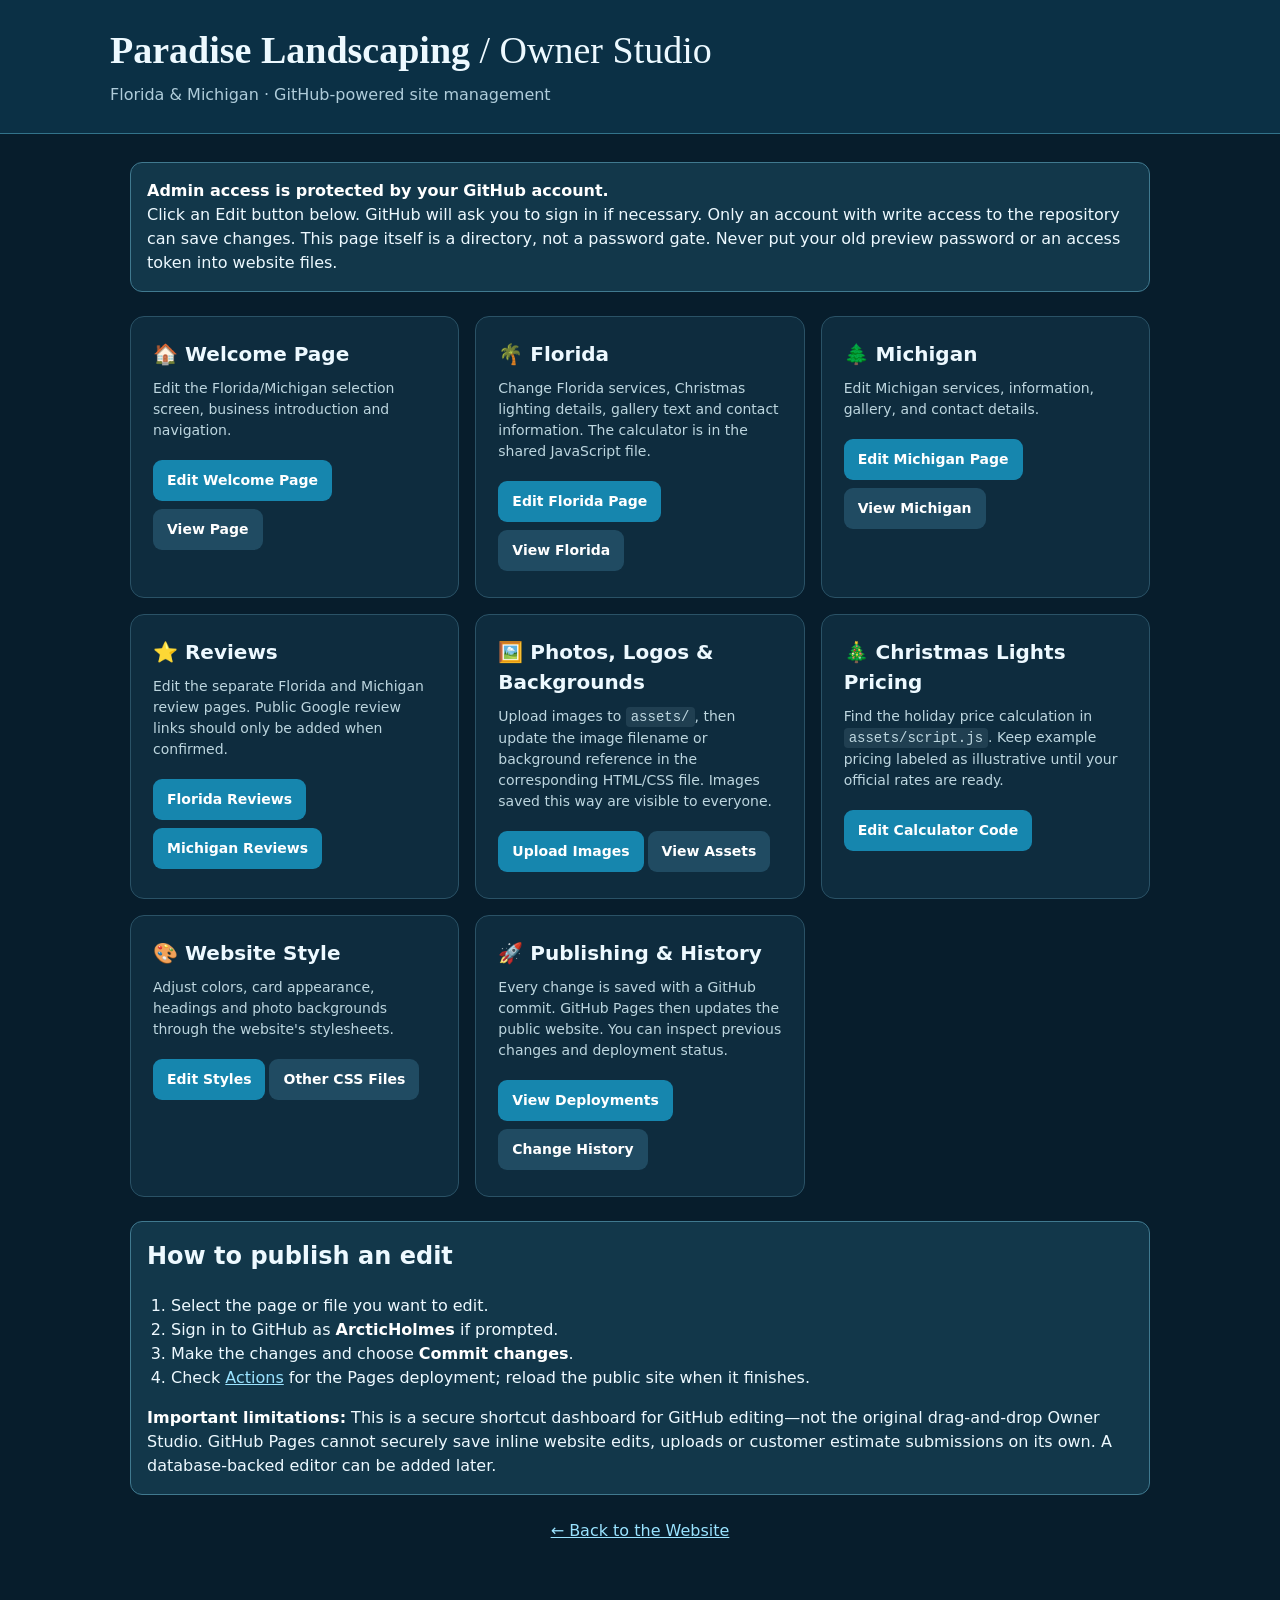
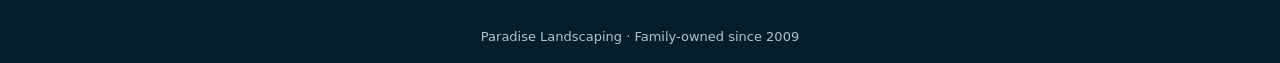
==== admin.html @ 8d72e3b5 "Add files via upload" ====
<!doctype html><html lang="en"><head><meta charset="utf-8"><meta name="viewport" content="width=device-width,initial-scale=1"><title>Owner Studio | Paradise Landscaping</title><style>
:root{color-scheme:dark}*{box-sizing:border-box}body{margin:0;font:16px/1.5 system-ui,-apple-system,Segoe UI,sans-serif;background:#071d2c;color:#edf9ff}header{background:#0b3045;border-bottom:1px solid #32738b;padding:22px max(20px,calc((100vw - 1060px)/2))}h1{font-family:Georgia,serif;font-size:clamp(26px,4vw,38px);margin:0}header p{color:#afccda;margin:4px 0}main{max-width:1060px;margin:auto;padding:28px 20px 50px}.notice{border:1px solid #40798f;background:#12374a;padding:16px;border-radius:12px;margin-bottom:24px}.notice strong{color:white}.grid{display:grid;grid-template-columns:repeat(auto-fit,minmax(265px,1fr));gap:16px}.card{background:#0e2c3e;border:1px solid #2a5266;border-radius:14px;padding:22px}.card h2{font-size:20px;margin:0 0 9px}.card p{color:#bdd6df;font-size:14px;margin:0 0 15px}.btn{display:inline-block;padding:10px 14px;border-radius:9px;background:#1686ae;color:#fff;text-decoration:none;font-weight:700;font-size:14px;margin:4px 4px 4px 0}.btn:hover,.btn:focus-visible{background:#25a4d0;outline:2px solid white;outline-offset:2px}.secondary{background:#204b62}.links{display:flex;flex-wrap:wrap;gap:6px}a{color:#9ae3ff}footer{padding:18px 20px;text-align:center;color:#abc6d3;font-size:13px}h3{font-size:15px;margin:17px 0 9px}ol{padding-left:24px}code{background:#203f51;padding:2px 5px;border-radius:4px}
</style></head><body><header><h1>Paradise Landscaping <span style="font-weight:400">/ Owner Studio</span></h1><p>Florida & Michigan · GitHub-powered site management</p></header><main><div class="notice"><strong>Admin access is protected by your GitHub account.</strong><br>Click an Edit button below. GitHub will ask you to sign in if necessary. Only an account with write access to the repository can save changes. This page itself is a directory, not a password gate. Never put your old preview password or an access token into website files.</div><div class="grid">
<div class="card"><h2>🏠 Welcome Page</h2><p>Edit the Florida/Michigan selection screen, business introduction and navigation.</p><a class="btn" href="https://github.com/ArcticHolmes/paradise-landscaping/edit/main/index.html">Edit Welcome Page</a><a class="btn secondary" href="index.html">View Page</a></div>
<div class="card"><h2>🌴 Florida</h2><p>Change Florida services, Christmas lighting details, gallery text and contact information. The calculator is in the shared JavaScript file.</p><a class="btn" href="https://github.com/ArcticHolmes/paradise-landscaping/edit/main/florida.html">Edit Florida Page</a><a class="btn secondary" href="florida.html">View Florida</a></div>
<div class="card"><h2>🌲 Michigan</h2><p>Edit Michigan services, information, gallery, and contact details.</p><a class="btn" href="https://github.com/ArcticHolmes/paradise-landscaping/edit/main/michigan.html">Edit Michigan Page</a><a class="btn secondary" href="michigan.html">View Michigan</a></div>
<div class="card"><h2>⭐ Reviews</h2><p>Edit the separate Florida and Michigan review pages. Public Google review links should only be added when confirmed.</p><a class="btn" href="https://github.com/ArcticHolmes/paradise-landscaping/edit/main/florida-reviews.html">Florida Reviews</a><a class="btn" href="https://github.com/ArcticHolmes/paradise-landscaping/edit/main/michigan-reviews.html">Michigan Reviews</a></div>
<div class="card"><h2>🖼️ Photos, Logos & Backgrounds</h2><p>Upload images to <code>assets/</code>, then update the image filename or background reference in the corresponding HTML/CSS file. Images saved this way are visible to everyone.</p><a class="btn" href="https://github.com/ArcticHolmes/paradise-landscaping/upload/main/assets">Upload Images</a><a class="btn secondary" href="https://github.com/ArcticHolmes/paradise-landscaping/tree/main/assets">View Assets</a></div>
<div class="card"><h2>🎄 Christmas Lights Pricing</h2><p>Find the holiday price calculation in <code>assets/script.js</code>. Keep example pricing labeled as illustrative until your official rates are ready.</p><a class="btn" href="https://github.com/ArcticHolmes/paradise-landscaping/edit/main/assets/script.js">Edit Calculator Code</a></div>
<div class="card"><h2>🎨 Website Style</h2><p>Adjust colors, card appearance, headings and photo backgrounds through the website's stylesheets.</p><a class="btn" href="https://github.com/ArcticHolmes/paradise-landscaping/edit/main/assets/style.css">Edit Styles</a><a class="btn secondary" href="https://github.com/ArcticHolmes/paradise-landscaping/tree/main/assets">Other CSS Files</a></div>
<div class="card"><h2>🚀 Publishing & History</h2><p>Every change is saved with a GitHub commit. GitHub Pages then updates the public website. You can inspect previous changes and deployment status.</p><a class="btn" href="https://github.com/ArcticHolmes/paradise-landscaping/actions">View Deployments</a><a class="btn secondary" href="https://github.com/ArcticHolmes/paradise-landscaping/commits/main">Change History</a></div>
</div><section class="notice" style="margin-top:24px"><h2 style="margin-top:0">How to publish an edit</h2><ol><li>Select the page or file you want to edit.</li><li>Sign in to GitHub as <strong>ArcticHolmes</strong> if prompted.</li><li>Make the changes and choose <strong>Commit changes</strong>.</li><li>Check <a href="https://github.com/ArcticHolmes/paradise-landscaping/actions">Actions</a> for the Pages deployment; reload the public site when it finishes.</li></ol><strong>Important limitations:</strong> This is a secure shortcut dashboard for GitHub editing—not the original drag-and-drop Owner Studio. GitHub Pages cannot securely save inline website edits, uploads or customer estimate submissions on its own. A database-backed editor can be added later.</section><p style="text-align:center"><a href="index.html">← Back to the Website</a></p></main><footer>Paradise Landscaping · Family-owned since 2009</footer></body></html>
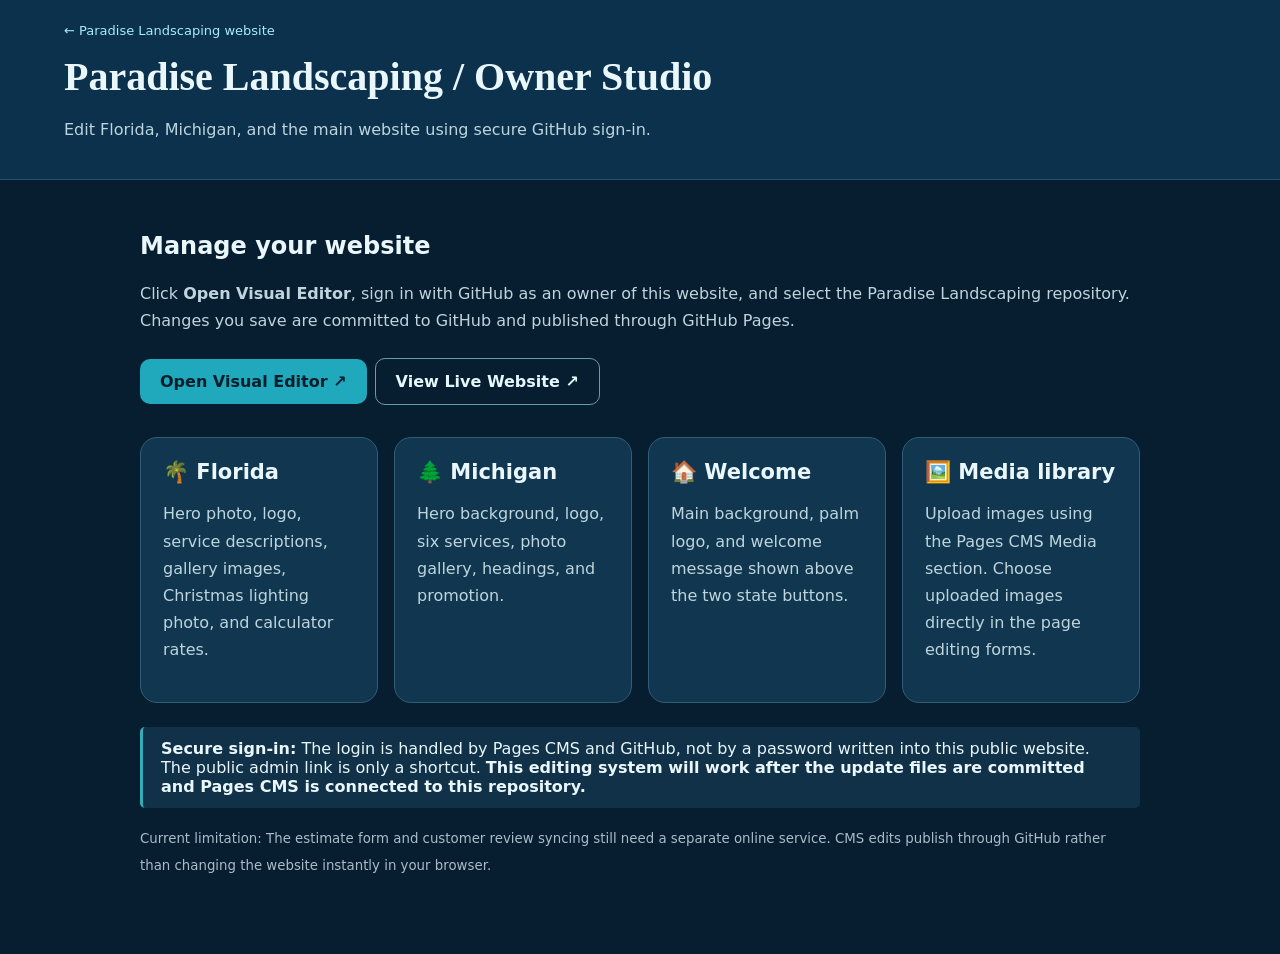
==== commit 8ce7212e: "Add files via upload" ====
--- a/admin.html
+++ b/admin.html
@@ -1,12 +1,3 @@
-<!doctype html><html lang="en"><head><meta charset="utf-8"><meta name="viewport" content="width=device-width,initial-scale=1"><title>Owner Studio | Paradise Landscaping</title><style>
-:root{color-scheme:dark}*{box-sizing:border-box}body{margin:0;font:16px/1.5 system-ui,-apple-system,Segoe UI,sans-serif;background:#071d2c;color:#edf9ff}header{background:#0b3045;border-bottom:1px solid #32738b;padding:22px max(20px,calc((100vw - 1060px)/2))}h1{font-family:Georgia,serif;font-size:clamp(26px,4vw,38px);margin:0}header p{color:#afccda;margin:4px 0}main{max-width:1060px;margin:auto;padding:28px 20px 50px}.notice{border:1px solid #40798f;background:#12374a;padding:16px;border-radius:12px;margin-bottom:24px}.notice strong{color:white}.grid{display:grid;grid-template-columns:repeat(auto-fit,minmax(265px,1fr));gap:16px}.card{background:#0e2c3e;border:1px solid #2a5266;border-radius:14px;padding:22px}.card h2{font-size:20px;margin:0 0 9px}.card p{color:#bdd6df;font-size:14px;margin:0 0 15px}.btn{display:inline-block;padding:10px 14px;border-radius:9px;background:#1686ae;color:#fff;text-decoration:none;font-weight:700;font-size:14px;margin:4px 4px 4px 0}.btn:hover,.btn:focus-visible{background:#25a4d0;outline:2px solid white;outline-offset:2px}.secondary{background:#204b62}.links{display:flex;flex-wrap:wrap;gap:6px}a{color:#9ae3ff}footer{padding:18px 20px;text-align:center;color:#abc6d3;font-size:13px}h3{font-size:15px;margin:17px 0 9px}ol{padding-left:24px}code{background:#203f51;padding:2px 5px;border-radius:4px}
-</style></head><body><header><h1>Paradise Landscaping <span style="font-weight:400">/ Owner Studio</span></h1><p>Florida & Michigan · GitHub-powered site management</p></header><main><div class="notice"><strong>Admin access is protected by your GitHub account.</strong><br>Click an Edit button below. GitHub will ask you to sign in if necessary. Only an account with write access to the repository can save changes. This page itself is a directory, not a password gate. Never put your old preview password or an access token into website files.</div><div class="grid">
-<div class="card"><h2>🏠 Welcome Page</h2><p>Edit the Florida/Michigan selection screen, business introduction and navigation.</p><a class="btn" href="https://github.com/ArcticHolmes/paradise-landscaping/edit/main/index.html">Edit Welcome Page</a><a class="btn secondary" href="index.html">View Page</a></div>
-<div class="card"><h2>🌴 Florida</h2><p>Change Florida services, Christmas lighting details, gallery text and contact information. The calculator is in the shared JavaScript file.</p><a class="btn" href="https://github.com/ArcticHolmes/paradise-landscaping/edit/main/florida.html">Edit Florida Page</a><a class="btn secondary" href="florida.html">View Florida</a></div>
-<div class="card"><h2>🌲 Michigan</h2><p>Edit Michigan services, information, gallery, and contact details.</p><a class="btn" href="https://github.com/ArcticHolmes/paradise-landscaping/edit/main/michigan.html">Edit Michigan Page</a><a class="btn secondary" href="michigan.html">View Michigan</a></div>
-<div class="card"><h2>⭐ Reviews</h2><p>Edit the separate Florida and Michigan review pages. Public Google review links should only be added when confirmed.</p><a class="btn" href="https://github.com/ArcticHolmes/paradise-landscaping/edit/main/florida-reviews.html">Florida Reviews</a><a class="btn" href="https://github.com/ArcticHolmes/paradise-landscaping/edit/main/michigan-reviews.html">Michigan Reviews</a></div>
-<div class="card"><h2>🖼️ Photos, Logos & Backgrounds</h2><p>Upload images to <code>assets/</code>, then update the image filename or background reference in the corresponding HTML/CSS file. Images saved this way are visible to everyone.</p><a class="btn" href="https://github.com/ArcticHolmes/paradise-landscaping/upload/main/assets">Upload Images</a><a class="btn secondary" href="https://github.com/ArcticHolmes/paradise-landscaping/tree/main/assets">View Assets</a></div>
-<div class="card"><h2>🎄 Christmas Lights Pricing</h2><p>Find the holiday price calculation in <code>assets/script.js</code>. Keep example pricing labeled as illustrative until your official rates are ready.</p><a class="btn" href="https://github.com/ArcticHolmes/paradise-landscaping/edit/main/assets/script.js">Edit Calculator Code</a></div>
-<div class="card"><h2>🎨 Website Style</h2><p>Adjust colors, card appearance, headings and photo backgrounds through the website's stylesheets.</p><a class="btn" href="https://github.com/ArcticHolmes/paradise-landscaping/edit/main/assets/style.css">Edit Styles</a><a class="btn secondary" href="https://github.com/ArcticHolmes/paradise-landscaping/tree/main/assets">Other CSS Files</a></div>
-<div class="card"><h2>🚀 Publishing & History</h2><p>Every change is saved with a GitHub commit. GitHub Pages then updates the public website. You can inspect previous changes and deployment status.</p><a class="btn" href="https://github.com/ArcticHolmes/paradise-landscaping/actions">View Deployments</a><a class="btn secondary" href="https://github.com/ArcticHolmes/paradise-landscaping/commits/main">Change History</a></div>
-</div><section class="notice" style="margin-top:24px"><h2 style="margin-top:0">How to publish an edit</h2><ol><li>Select the page or file you want to edit.</li><li>Sign in to GitHub as <strong>ArcticHolmes</strong> if prompted.</li><li>Make the changes and choose <strong>Commit changes</strong>.</li><li>Check <a href="https://github.com/ArcticHolmes/paradise-landscaping/actions">Actions</a> for the Pages deployment; reload the public site when it finishes.</li></ol><strong>Important limitations:</strong> This is a secure shortcut dashboard for GitHub editing—not the original drag-and-drop Owner Studio. GitHub Pages cannot securely save inline website edits, uploads or customer estimate submissions on its own. A database-backed editor can be added later.</section><p style="text-align:center"><a href="index.html">← Back to the Website</a></p></main><footer>Paradise Landscaping · Family-owned since 2009</footer></body></html>+<!doctype html><html lang="en"><head><meta charset="utf-8"><meta name="viewport" content="width=device-width,initial-scale=1"><meta name="robots" content="noindex,nofollow"><title>Owner Studio | Paradise Landscaping</title><style>
+:root{font-family:system-ui,Segoe UI,Arial;color:#e9f7fb;background:#071e30}*{box-sizing:border-box}body{margin:0}header{padding:20px 5%;background:#0b314c;border-bottom:1px solid #22526c}header a{color:#a9ebff;text-decoration:none;font-size:13px}header h1{font:700 clamp(25px,4vw,40px) Georgia;margin:14px 0 4px}main{max-width:1040px;margin:auto;padding:32px 20px 60px}p{color:#bed5dd;line-height:1.7}.panels{display:grid;grid-template-columns:repeat(auto-fit,minmax(230px,1fr));gap:16px;margin:24px 0}.panel{background:#113750;border:1px solid #315d75;padding:22px;border-radius:17px}.panel h2{margin:0 0 9px;font-size:21px}.button{display:inline-block;padding:13px 20px;border-radius:10px;background:#20a9bd;color:#031e2b!important;text-decoration:none;font-weight:800;margin:8px 8px 8px 0}.button:hover{background:#7ce5e8}.button.secondary{background:transparent;color:#e5f7fb!important;border:1px solid #6b9aac}.note{border-left:3px solid #33aeb8;padding:12px 18px;background:#103147;border-radius:5px}small{color:#a8bdc8}
+</style></head><body><header><a href="index.html">← Paradise Landscaping website</a><h1>Paradise Landscaping / Owner Studio</h1><p>Edit Florida, Michigan, and the main website using secure GitHub sign-in.</p></header><main><h2>Manage your website</h2><p>Click <strong>Open Visual Editor</strong>, sign in with GitHub as an owner of this website, and select the Paradise Landscaping repository. Changes you save are committed to GitHub and published through GitHub Pages.</p><a class="button" href="https://app.pagescms.org/" target="_blank" rel="noopener noreferrer">Open Visual Editor ↗</a><a class="button secondary" href="https://paradiselandscapingmichigan.com/" target="_blank" rel="noopener noreferrer">View Live Website ↗</a><div class="panels"><section class="panel"><h2>🌴 Florida</h2><p>Hero photo, logo, service descriptions, gallery images, Christmas lighting photo, and calculator rates.</p></section><section class="panel"><h2>🌲 Michigan</h2><p>Hero background, logo, six services, photo gallery, headings, and promotion.</p></section><section class="panel"><h2>🏠 Welcome</h2><p>Main background, palm logo, and welcome message shown above the two state buttons.</p></section><section class="panel"><h2>🖼️ Media library</h2><p>Upload images using the Pages CMS Media section. Choose uploaded images directly in the page editing forms.</p></section></div><div class="note"><strong>Secure sign-in:</strong> The login is handled by Pages CMS and GitHub, not by a password written into this public website. The public admin link is only a shortcut. <strong>This editing system will work after the update files are committed and Pages CMS is connected to this repository.</strong></div><p><small>Current limitation: The estimate form and customer review syncing still need a separate online service. CMS edits publish through GitHub rather than changing the website instantly in your browser.</small></p></main></body></html>
